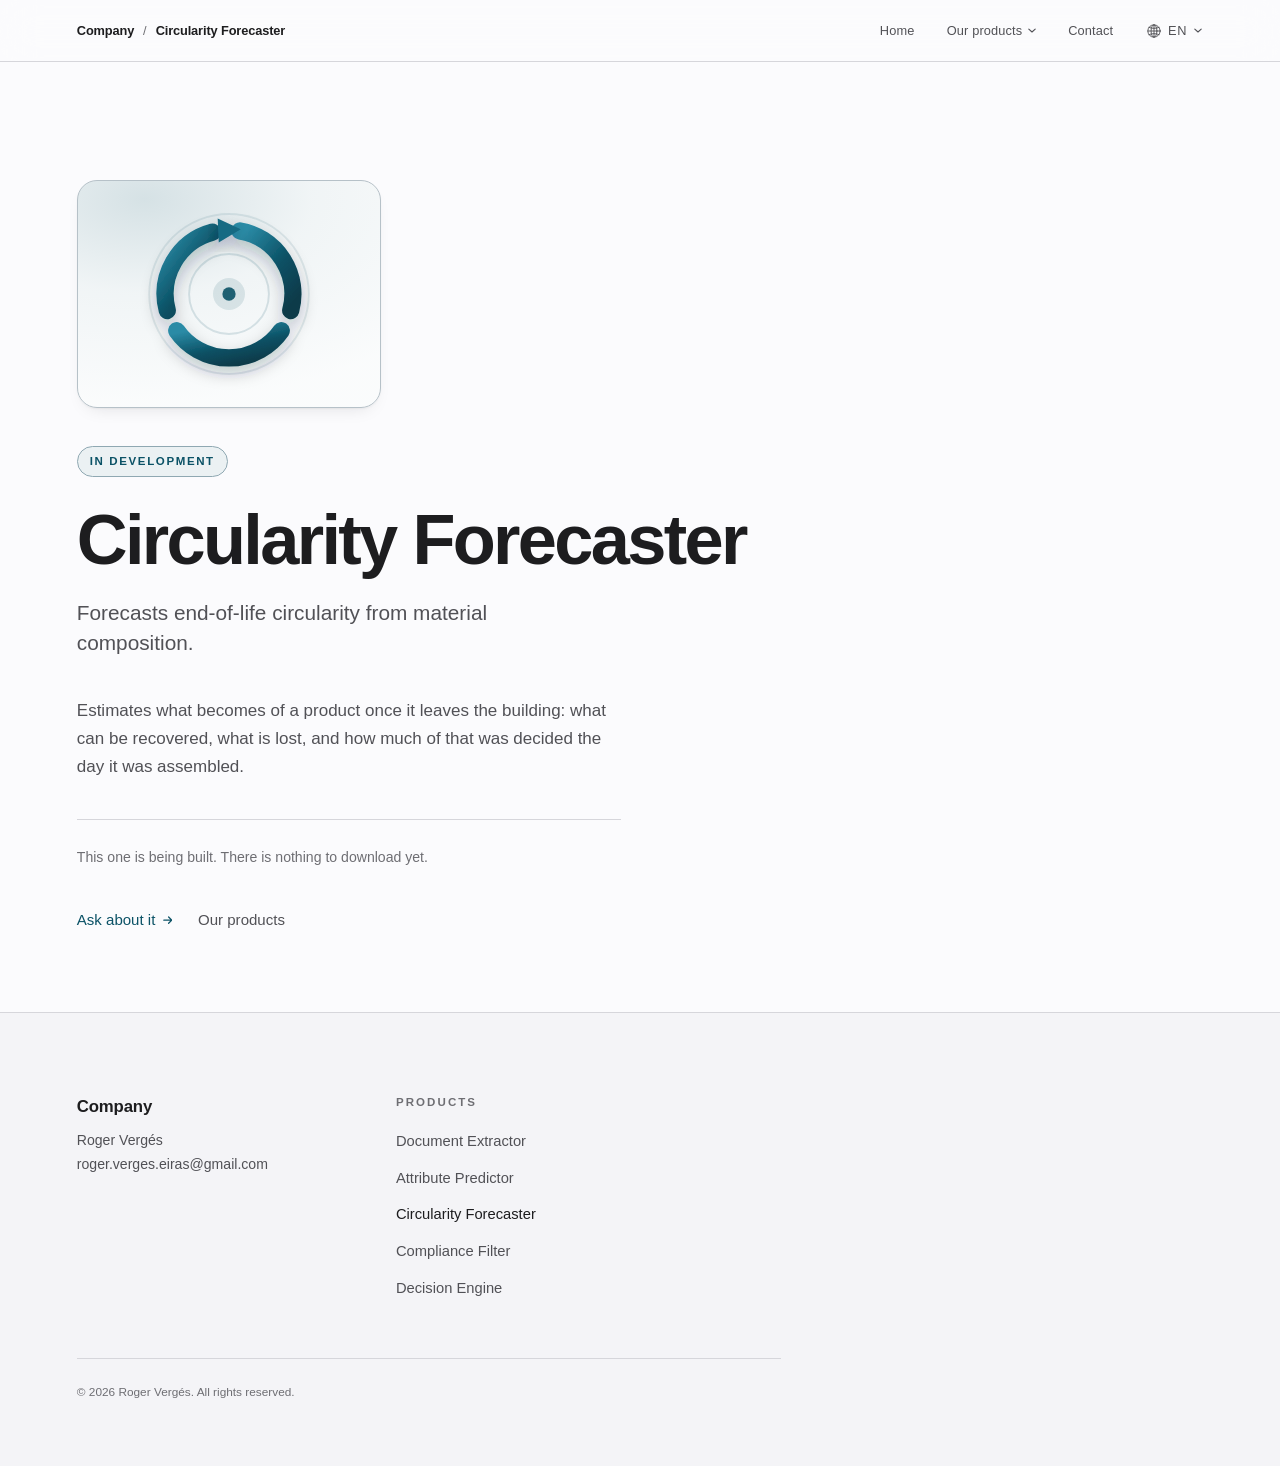
==== circularity/index.html @ ede5b374 "website expansion" ====
<!DOCTYPE html>
<html lang="en">
<head>
<meta charset="utf-8">
<meta name="viewport" content="width=device-width, initial-scale=1">
<title>Circularity Forecaster</title>
<meta name="description" content="Forecasts end-of-life circularity from material composition.">
<meta name="color-scheme" content="light">
<meta name="theme-color" content="#fbfbfd">
<link rel="canonical" href="https://eirasroger.github.io/attribute-predictor/circularity/">

<!-- crawlers do not run JS, so these stay English -->
<meta property="og:type" content="website">
<meta property="og:site_name" content="Company">
<meta property="og:url" content="https://eirasroger.github.io/attribute-predictor/circularity/">
<meta property="og:title" content="Circularity Forecaster">
<meta property="og:description" content="Forecasts end-of-life circularity from material composition.">
<meta property="og:locale" content="en">
<meta name="twitter:card" content="summary">

<link rel="icon" type="image/png" href="../assets/favicon.png">
<link rel="apple-touch-icon" href="../assets/logo.png">
<script src="../js/boot.js"></script>
<link rel="stylesheet" href="../css/base.css">
<link rel="stylesheet" href="../css/product.css">
</head>
<body data-base="../" data-page="circularity" data-tint="circularity">

<header class="topbar" id="topbar"></header>

<main>
  <section class="stub">
    <div class="stub-art">
      <img class="stub-mark" id="p-mark" src="../assets/marks/circularity.svg"
           alt="" width="200" height="150">
    </div>

    <p class="stub-status" data-i18n="status.soon">In development</p>

    <h1 class="stub-name" id="p-name">Circularity Forecaster</h1>
    <p class="stub-tag" id="p-tag">Forecasts end-of-life circularity from material composition.</p>
    <p class="stub-body" id="p-body">Estimates what becomes of a product once it leaves the building: what can be recovered, what is lost, and how much of that was decided the day it was assembled.</p>

    <p class="stub-note" data-i18n="status.note">
      This one is being built. There is nothing to download yet.
    </p>

    <div class="stub-links">
      <a class="stub-link" href="mailto:roger.verges.eiras@gmail.com?subject=Circularity%20Forecaster">
        <span data-i18n="status.ask">Ask about it</span>
        <svg viewBox="0 0 12 10" fill="none" stroke="currentColor"
             stroke-width="1.5" stroke-linecap="round" stroke-linejoin="round"
             aria-hidden="true" focusable="false"><path d="M1 5h9M6.8 1.2 10.6 5l-3.8 3.8"/></svg>
      </a>
      <a class="stub-link stub-link-quiet" href="../#products"
         data-i18n="nav.products">Products</a>
    </div>
  </section>
</main>

<footer id="sitefooter"></footer>

<script src="../js/i18n.js"></script>
<script src="../js/products.js"></script>
<script src="../js/shell.js"></script>
<script src="../js/product.js"></script>
</body>
</html>
---- css/base.css ----
/* ===========================================================================
   Shared shell. Structure only: every page sets its own --ground / --ink /
   --accent before this is used. No build step; served as-is.
   =========================================================================== */

:root {
  --ease: cubic-bezier(0.16, 0.84, 0.28, 1);
  --slow: 1.1s;

  --pad: clamp(1.5rem, 6vw, 8rem);
  --measure: 34rem;
}

/* --- product tints -------------------------------------------------------- */

/* Identity only, never the sole carrier of meaning: every card names itself.
   assets/marks/*.svg bake the same values; change one, change both. */
[data-tint="extractor"]   { --pc: #c98226; --pi: #8f5a12; }
[data-tint="predictor"]   { --pc: #3d9468; --pi: #26714b; }
[data-tint="circularity"] { --pc: #0b5266; --pi: #0b5266; }
[data-tint="compliance"]  { --pc: #6b7ad8; --pi: #4453ad; }
[data-tint="recommender"] { --pc: #a8506e; --pi: #93445f; }

*, *::before, *::after { box-sizing: border-box; }

html {
  background: var(--ground);
  -webkit-text-size-adjust: 100%;
}

body {
  margin: 0;
  background: var(--ground);
  color: var(--ink);
  font-family: -apple-system, BlinkMacSystemFont, "Segoe UI", Inter, Roboto,
               Helvetica, Arial, sans-serif;
  font-size: 17px;
  line-height: 1.65;
  -webkit-font-smoothing: antialiased;
  overflow-x: hidden;
}

.sr-only {
  position: absolute; width: 1px; height: 1px;
  padding: 0; margin: -1px; overflow: hidden;
  clip: rect(0 0 0 0); white-space: nowrap; border: 0;
}

em { font-style: normal; color: var(--accent); }
a  { color: var(--accent); text-decoration: none; }
a:hover { text-decoration: underline; }

/* --- top bar -------------------------------------------------------------- */

/* Always present; only its ground fades in on scroll. */
.topbar {
  position: fixed; inset: 0 0 auto 0; z-index: 40;
  display: flex; align-items: center; gap: 0.9rem;
  padding: 1rem var(--pad);
  font-size: 0.8rem; letter-spacing: 0.02em;
  background-color: transparent;
  border-bottom: 1px solid transparent;
  transition: background-color 0.6s var(--ease), border-color 0.6s var(--ease),
              backdrop-filter 0.6s var(--ease);
}
.topbar.visible,
.topbar.nav-open {
  background-color: color-mix(in srgb, var(--ground) 78%, transparent);
  backdrop-filter: blur(18px);
  border-bottom-color: var(--line);
}

.topbar-id {
  display: flex; align-items: center; gap: 0.9rem;
  min-width: 0;
  opacity: 0; transform: translateY(-100%);
  transition: opacity 0.6s var(--ease), transform 0.6s var(--ease);
}
.topbar.visible .topbar-id { opacity: 1; transform: none; }

.topbar-mark { width: 1.35rem; height: auto; display: block; }
.wordmark {
  font-weight: 600; letter-spacing: -0.01em; margin-right: 0.2rem;
  white-space: nowrap;
}
.topbar-home {
  color: var(--ink); text-decoration: none;
  font-weight: 600; letter-spacing: -0.01em; white-space: nowrap;
  transition: color 0.3s var(--ease);
}
.topbar-home:hover { color: var(--accent); text-decoration: none; }
.topbar-sep { color: var(--ink-faint); margin: 0 -0.35rem; }
.topbar-tag { color: var(--ink-faint); white-space: nowrap; }
@media (max-width: 52rem) { .topbar-tag { display: none; } }
/* the product name earns the room here; home is still in the nav and footer */
@media (max-width: 34rem) { .topbar-home, .topbar-sep { display: none; } }

/* --- nav ------------------------------------------------------------------ */

.nav { margin-left: auto; }

.nav-items {
  display: flex; align-items: center;
  gap: clamp(1.1rem, 2.4vw, 2rem);
}

.nav-link {
  color: var(--ink-dim); text-decoration: none;
  letter-spacing: 0.01em; white-space: nowrap;
  transition: color 0.3s var(--ease);
}
.nav-link:hover, .nav-link:focus-visible { color: var(--ink); text-decoration: none; }

.nav-toggle {
  display: none;
  padding: 0.35rem; margin: -0.35rem;
  border: 0; background: none; color: var(--ink-dim); cursor: pointer;
}
.nav-bars { display: block; width: 1.1rem; }
.nav-bars i {
  display: block; height: 1.5px; background: currentColor;
  transition: transform 0.32s var(--ease), opacity 0.32s var(--ease);
}
.nav-bars i + i { margin-top: 4px; }
[aria-expanded="true"] .nav-bars i:nth-child(1) { transform: translateY(5.5px) rotate(45deg); }
[aria-expanded="true"] .nav-bars i:nth-child(2) { opacity: 0; }
[aria-expanded="true"] .nav-bars i:nth-child(3) { transform: translateY(-5.5px) rotate(-45deg); }

/* --- products menu -------------------------------------------------------- */

.drop { position: relative; }

.drop-btn {
  display: flex; align-items: center; gap: 0.35rem;
  padding: 0.25rem 0.1rem; border: 0; background: none;
  color: var(--ink-dim); cursor: pointer;
  font: inherit; letter-spacing: 0.01em; white-space: nowrap;
  transition: color 0.3s var(--ease);
}
.drop-btn:hover, .drop-btn[aria-expanded="true"] { color: var(--ink); }

.drop-panel {
  position: absolute; top: calc(100% + 0.75rem); right: 0; z-index: 5;
  width: 25rem; max-width: calc(100vw - 2rem);
  padding: 0.4rem;
  background: color-mix(in srgb, var(--ground) 94%, var(--ink));
  border: 1px solid var(--line);
  border-radius: 0.9rem;
  backdrop-filter: blur(18px);
  box-shadow: 0 1.4rem 3rem -1rem rgba(0, 0, 0, 0.2);

  display: none; opacity: 0; pointer-events: none;
  transform: translateY(-0.4rem) scale(0.985); transform-origin: top right;
  /* display in the transition is what lets it fade out instead of vanishing */
  transition: opacity 0.19s var(--ease), transform 0.26s var(--ease),
              display 0.26s allow-discrete;
}
.drop[data-open="true"] .drop-panel {
  display: block; opacity: 1; transform: none; pointer-events: auto;
}
@starting-style {
  .drop[data-open="true"] .drop-panel {
    opacity: 0; transform: translateY(-0.4rem) scale(0.985);
  }
}

.drop-panel ul { list-style: none; margin: 0; padding: 0; }

.drop-item {
  display: grid; grid-template-columns: auto minmax(0, 1fr);
  align-items: center; gap: 0.85rem;
  padding: 0.6rem; border-radius: 0.6rem;
  color: inherit; text-decoration: none;
  transition: background-color 0.25s var(--ease);
}
.drop-item:hover, .drop-item:focus-visible {
  text-decoration: none;
  background-color: color-mix(in srgb, var(--pc) 11%, transparent);
}
.drop-item:focus-visible { outline: 2px solid var(--pi); outline-offset: -2px; }

.drop-art {
  width: 4.5rem; aspect-ratio: 4 / 3;
  display: grid; place-items: center;
  border-radius: 0.5rem;
  border: 1px solid color-mix(in srgb, var(--pc) 20%, var(--line));
  background: color-mix(in srgb, var(--pc) 10%, var(--ground));
}
.drop-art img { width: 84%; height: auto; display: block; }

.drop-name {
  display: block;
  font-size: 0.88rem; font-weight: 600; letter-spacing: -0.01em;
  color: var(--ink);
}
.drop-tag {
  display: block; margin-top: 0.12rem;
  font-size: 0.76rem; line-height: 1.4; color: var(--ink-faint);
}
.drop-item[aria-current="page"] .drop-name { color: var(--pi); }

.drop-all {
  display: flex; align-items: center; gap: 0.45rem;
  margin-top: 0.35rem; padding: 0.75rem 0.6rem 0.5rem;
  border-top: 1px solid var(--line);
  font-size: 0.8rem; font-weight: 500; color: var(--ink-dim);
}
.drop-all:hover { color: var(--ink); text-decoration: none; }
.drop-all svg { width: 0.6rem; height: auto; }

/* --- language menu -------------------------------------------------------- */

.lang { position: relative; }

.lang-btn {
  display: flex; align-items: center; gap: 0.4rem;
  padding: 0.25rem 0.1rem; border: 0; background: none;
  color: var(--ink-dim); cursor: pointer;
  font: inherit; letter-spacing: 0.06em;
  transition: color 0.3s var(--ease);
}
.lang-btn:hover, .lang-btn[aria-expanded="true"] { color: var(--ink); }
.globe { width: 1rem; height: 1rem; display: block; }
.lang-code { font-weight: 500; }
.caret {
  width: 0.5rem; height: auto; display: block;
  transition: transform 0.3s var(--ease);
}
[aria-expanded="true"] .caret { transform: rotate(180deg); }

.lang-list {
  position: absolute; top: calc(100% + 0.6rem); right: 0; z-index: 5;
  list-style: none; margin: 0; padding: 0.35rem;
  min-width: 9.5rem;
  background: color-mix(in srgb, var(--ground) 94%, var(--ink));
  border: 1px solid var(--line);
  backdrop-filter: blur(18px);

  display: none; opacity: 0; pointer-events: none;
  transform: translateY(-0.35rem) scale(0.985); transform-origin: top right;
  transition: opacity 0.19s var(--ease), transform 0.26s var(--ease),
              display 0.26s allow-discrete;
}
.lang[data-open="true"] .lang-list {
  display: block; opacity: 1; transform: none; pointer-events: auto;
}
@starting-style {
  .lang[data-open="true"] .lang-list {
    opacity: 0; transform: translateY(-0.35rem) scale(0.985);
  }
}

.lang-opt {
  display: flex; align-items: center; gap: 0.6rem;
  width: 100%; padding: 0.5rem 0.6rem;
  border: 0; background: none; cursor: pointer;
  font: inherit; color: var(--ink-dim); text-align: left;
  white-space: nowrap;
  transition: color 0.25s var(--ease), background-color 0.25s var(--ease);
}
.lang-opt img {
  /* the fixed box is what evens two differently sized flags */
  width: 1.15rem; height: 1.15rem; display: block; border-radius: 50%;
  filter: grayscale(1); opacity: 0.5;
  transition: filter 0.25s var(--ease), opacity 0.25s var(--ease);
}
.lang-opt:hover, .lang-opt:focus-visible {
  color: var(--ink);
  background-color: color-mix(in srgb, var(--ink) 7%, transparent);
}
.lang-opt:hover img, .lang-opt:focus-visible img { filter: none; opacity: 1; }

.lang-opt[aria-current="true"] { color: var(--accent); }
.lang-opt[aria-current="true"] img { filter: none; opacity: 1; }

.nav-toggle:focus-visible,
.lang-btn:focus-visible,
.lang-opt:focus-visible,
.drop-btn:focus-visible,
.drop-all:focus-visible,
.nav-link:focus-visible {
  outline: 2px solid var(--accent); outline-offset: 3px;
}

@media (max-width: 44rem) {
  .nav-toggle { display: block; }

  /* a drop inside a drop is two taps to do one thing: the list sits open */
  .drop-btn { display: none; }
  .drop { padding-bottom: 0.5rem; border-bottom: 1px solid var(--line); }
  /* both selectors: the [data-open] rule above outranks a bare .drop-panel */
  .drop-panel,
  .drop[data-open="true"] .drop-panel {
    position: static; display: block;
    opacity: 1; transform: none; transition: none; pointer-events: auto;
    width: auto; max-width: none; padding: 0;
    background: none; border: 0; border-radius: 0;
    backdrop-filter: none; box-shadow: none;
  }
  .drop-tag { display: none; }
  .drop-art { width: 2.4rem; }
  .drop-item { padding: 0.5rem 0; gap: 0.7rem; }
  .drop-item:hover, .drop-item:focus-visible { background-color: transparent; }
  .drop-all { padding-left: 0; padding-right: 0; }

  .nav-items {
    position: absolute; top: 100%; right: 0; left: 0;
    flex-direction: column; align-items: stretch;
    gap: 0;
    padding: 0.5rem var(--pad) 1.1rem;
    background-color: color-mix(in srgb, var(--ground) 94%, var(--ink));
    border-bottom: 1px solid var(--line);
    backdrop-filter: blur(18px);

    display: none; opacity: 0; transform: translateY(-0.5rem);
    pointer-events: none;
    transition: opacity 0.2s var(--ease), transform 0.28s var(--ease),
                display 0.28s allow-discrete;
  }
  .nav[data-open="true"] .nav-items {
    display: flex; opacity: 1; transform: none; pointer-events: auto;
  }
  @starting-style {
    .nav[data-open="true"] .nav-items {
      opacity: 0; transform: translateY(-0.5rem);
    }
  }

  .nav-link { padding: 0.75rem 0; font-size: 0.95rem; }
  .lang-btn { display: none; }

  .lang { border-top: 1px solid var(--line); margin-top: 0.4rem; padding-top: 0.6rem; }
  /* both selectors: the [data-open] rule above outranks a bare .lang-list */
  .lang-list,
  .lang[data-open="true"] .lang-list {
    position: static; display: block;
    opacity: 1; transform: none; transition: none; pointer-events: auto;
    min-width: 0; padding: 0;
    background: none; border: 0; backdrop-filter: none;
  }
  .lang-opt { padding: 0.6rem 0; font-size: 0.95rem; }
  .lang-opt:hover, .lang-opt:focus-visible { background-color: transparent; }
}

/* holds paint until i18n.js has swapped the strings */
.i18n-pending body { visibility: hidden; }

/* --- shared type ---------------------------------------------------------- */

.display {
  margin: 0;
  font-size: clamp(2.6rem, 7.6vw, 6.6rem);
  line-height: 1.02;
  letter-spacing: -0.042em;
  font-weight: 600;
}

.section-head {
  margin: 0 0 2rem;
  font-size: clamp(2rem, 5.5vw, 4rem);
  line-height: 1.04;
  letter-spacing: -0.035em;
  font-weight: 600;
}

.eyebrow {
  margin: 0 0 2rem;
  font-size: 0.8rem; letter-spacing: 0.22em; text-transform: uppercase;
  color: var(--accent);
}

.lede {
  max-width: var(--measure);
  margin: 2.5rem 0 0;
  font-size: clamp(1.05rem, 2vw, 1.35rem);
  color: var(--ink-dim);
}

.dim   { color: var(--ink-faint); }
.small { font-size: 0.92rem; color: var(--ink-faint); }

/* --- statement sections --------------------------------------------------- */

.statement {
  min-height: 88svh;
  display: flex; align-items: center;
  padding: 6rem var(--pad);
}
.statement p {
  margin: 0; max-width: 26em;
  font-size: clamp(1.9rem, 5vw, 3.6rem);
  line-height: 1.14; letter-spacing: -0.035em; font-weight: 600;
}
.statement-close { min-height: 70svh; }

/* --- paired sections ------------------------------------------------------ */

@media (min-width: 64rem) {
  .duo {
    display: grid;
    grid-template-columns: repeat(2, minmax(0, 1fr));
    align-items: start;
  }
  /* the second column has the first one's gutter to its left already */
  .duo > .prose + .prose { padding-left: 0; }
}

/* --- prose sections ------------------------------------------------------- */

.prose {
  padding: 9rem var(--pad);
  max-width: calc(var(--measure) + var(--pad) * 2);
}
.prose p { margin: 0 0 1.6rem; color: var(--ink-dim); }
.prose p:last-child { margin-bottom: 0; }

/* --- reveal animation ----------------------------------------------------- */

@media (prefers-reduced-motion: no-preference) {
  .reveal { opacity: 0; transform: translateY(2.2rem); }
  .reveal.in {
    opacity: 1; transform: none;
    transition: opacity var(--slow) var(--ease),
                transform var(--slow) var(--ease);
  }
  /* native scroll-driven path, where supported */
  @supports (animation-timeline: view()) {
    .reveal {
      opacity: 0; transform: translateY(2.2rem);
      animation: reveal linear both;
      animation-timeline: view();
      animation-range: entry 5% cover 26%;
    }
    .reveal.in { transition: none; }
  }
}
@keyframes reveal {
  to { opacity: 1; transform: none; }
}

/* --- footer --------------------------------------------------------------- */

.footer {
  border-top: 1px solid var(--line);
  padding: 5rem var(--pad) 4rem;
  background: var(--ground-up);
}
.footer-inner { max-width: 66rem; }

.footer-cols {
  display: flex; flex-wrap: wrap;
  gap: 2.5rem clamp(3rem, 10vw, 9rem);
  margin-bottom: 3.5rem;
}

.footer-home {
  display: inline-block;
  color: var(--ink); text-decoration: none;
  font-weight: 600; font-size: 1.05rem; letter-spacing: -0.01em;
  transition: color 0.3s var(--ease);
}
.footer-home:hover { color: var(--accent); text-decoration: none; }
.footer-contact { margin: 0.5rem 0 0; color: var(--ink-dim); font-size: 0.88rem; }
.footer-contact a { color: var(--ink-dim); }
.footer-contact a:hover { color: var(--accent); }

.footer-col-head {
  margin: 0 0 0.9rem;
  font-size: 0.72rem; font-weight: 600;
  letter-spacing: 0.18em; text-transform: uppercase;
  color: var(--ink-faint);
}
.footer-col ul { list-style: none; margin: 0; padding: 0; }
.footer-col li + li { margin-top: 0.55rem; }
.footer-col a {
  color: var(--ink-dim); font-size: 0.92rem;
  transition: color 0.3s var(--ease);
}
.footer-col a:hover { color: var(--ink); text-decoration: none; }
.footer-col a[aria-current="page"] { color: var(--ink); }

.footer-note {
  margin: 0 0 1.6rem; max-width: 44rem;
  font-size: 0.78rem; line-height: 1.7; color: var(--ink-faint);
}
.footer-legal {
  margin: 0; padding-top: 1.4rem; max-width: 44rem;
  border-top: 1px solid var(--line);
  font-size: 0.74rem; line-height: 1.7; color: var(--ink-faint);
}

/* --- reduced motion ------------------------------------------------------- */

@media (prefers-reduced-motion: reduce) {
  .topbar-id { opacity: 1; transform: none; }
  .topbar    { border-bottom-color: var(--line); }
  .reveal    { opacity: 1; transform: none; animation: none; }
  * { animation-duration: 0.001ms !important; transition-duration: 0.001ms !important; }
}
---- css/product.css ----
/* ===========================================================================
   A product page that has no product yet. Light ground; the accent comes from
   the [data-tint] block in css/base.css. Loads after css/base.css.
   =========================================================================== */

:root {
  --ground:      #fbfbfd;
  --ground-up:   #f4f4f7;
  --surface:     #ffffff;
  --ink:         #1d1d1f;
  --ink-dim:     #515156;
  --ink-faint:   #6e6e73;
  --line:        #d6d6db;
}

body {
  --accent:     var(--pi);
  --accent-dim: var(--pi);
}

.stub {
  min-height: 82svh;
  display: flex; flex-direction: column; justify-content: center;
  padding: clamp(8rem, 20vh, 13rem) var(--pad) 5rem;
  max-width: calc(46rem + var(--pad) * 2);
}

/* the same panel the hub card gives it */
.stub-art {
  width: clamp(13rem, 32vw, 19rem);
  aspect-ratio: 4 / 3;
  display: grid; place-items: center;
  margin-bottom: 2.4rem;
  border: 1px solid color-mix(in srgb, var(--pc) 16%, var(--line));
  border-radius: 1.25rem;
  background:
    radial-gradient(120% 90% at 22% 8%,
      color-mix(in srgb, var(--pc) 17%, var(--surface)) 0%,
      color-mix(in srgb, var(--pc) 6%, var(--surface)) 46%,
      color-mix(in srgb, var(--pc) 2%, var(--surface)) 100%);
  box-shadow: 0 1px 2px rgba(20, 20, 26, 0.04),
              0 8px 20px -12px rgba(20, 20, 26, 0.18);
}
.stub-mark { width: 88%; height: auto; display: block; }

.stub-status {
  display: inline-flex; align-self: flex-start; align-items: center;
  gap: 0.5rem;
  margin: 0 0 1.6rem; padding: 0.3rem 0.75rem;
  border: 1px solid color-mix(in srgb, var(--pc) 35%, var(--line));
  border-radius: 2rem;
  background: color-mix(in srgb, var(--pc) 8%, var(--surface));
  font-size: 0.72rem; font-weight: 600;
  letter-spacing: 0.14em; text-transform: uppercase;
  color: var(--pi);
}

.stub-name {
  margin: 0;
  font-size: clamp(2.4rem, 6.4vw, 4.4rem);
  line-height: 1.04; letter-spacing: -0.038em; font-weight: 600;
}

.stub-tag {
  margin: 1.4rem 0 0; max-width: 30rem;
  font-size: clamp(1.05rem, 2vw, 1.3rem); line-height: 1.45;
  color: var(--ink-dim);
}

.stub-body {
  margin: 2.4rem 0 0; max-width: 34rem;
  color: var(--ink-dim);
}

.stub-note {
  margin: 2.4rem 0 0; padding-top: 1.6rem; max-width: 34rem;
  border-top: 1px solid var(--line);
  font-size: 0.88rem; color: var(--ink-faint);
}

.stub-links {
  display: flex; flex-wrap: wrap; gap: 0.8rem 1.6rem;
  margin-top: 2.4rem;
}
.stub-link {
  display: inline-flex; align-items: center; gap: 0.45rem;
  font-size: 0.94rem; font-weight: 500;
}
.stub-link svg { width: 0.62rem; height: auto; }
.stub-link-quiet { color: var(--ink-dim); }
.stub-link-quiet:hover { color: var(--ink); }
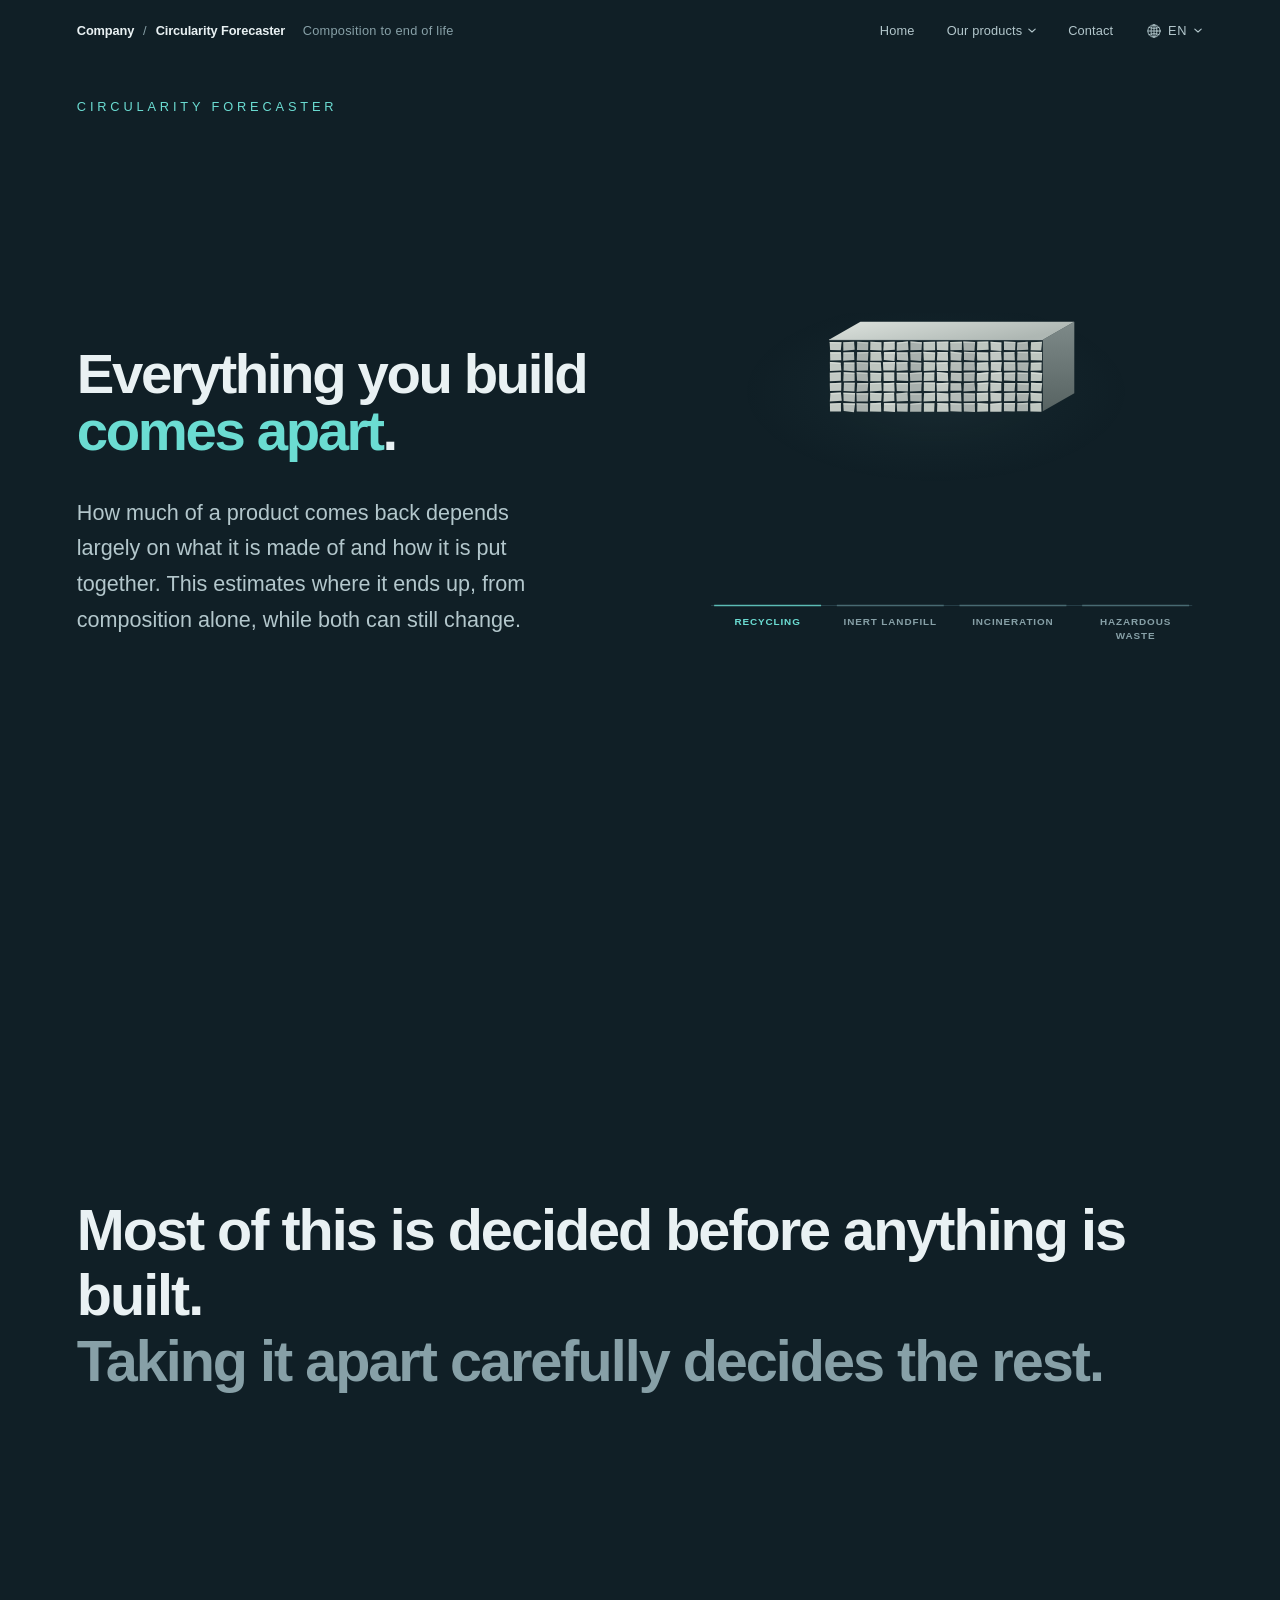
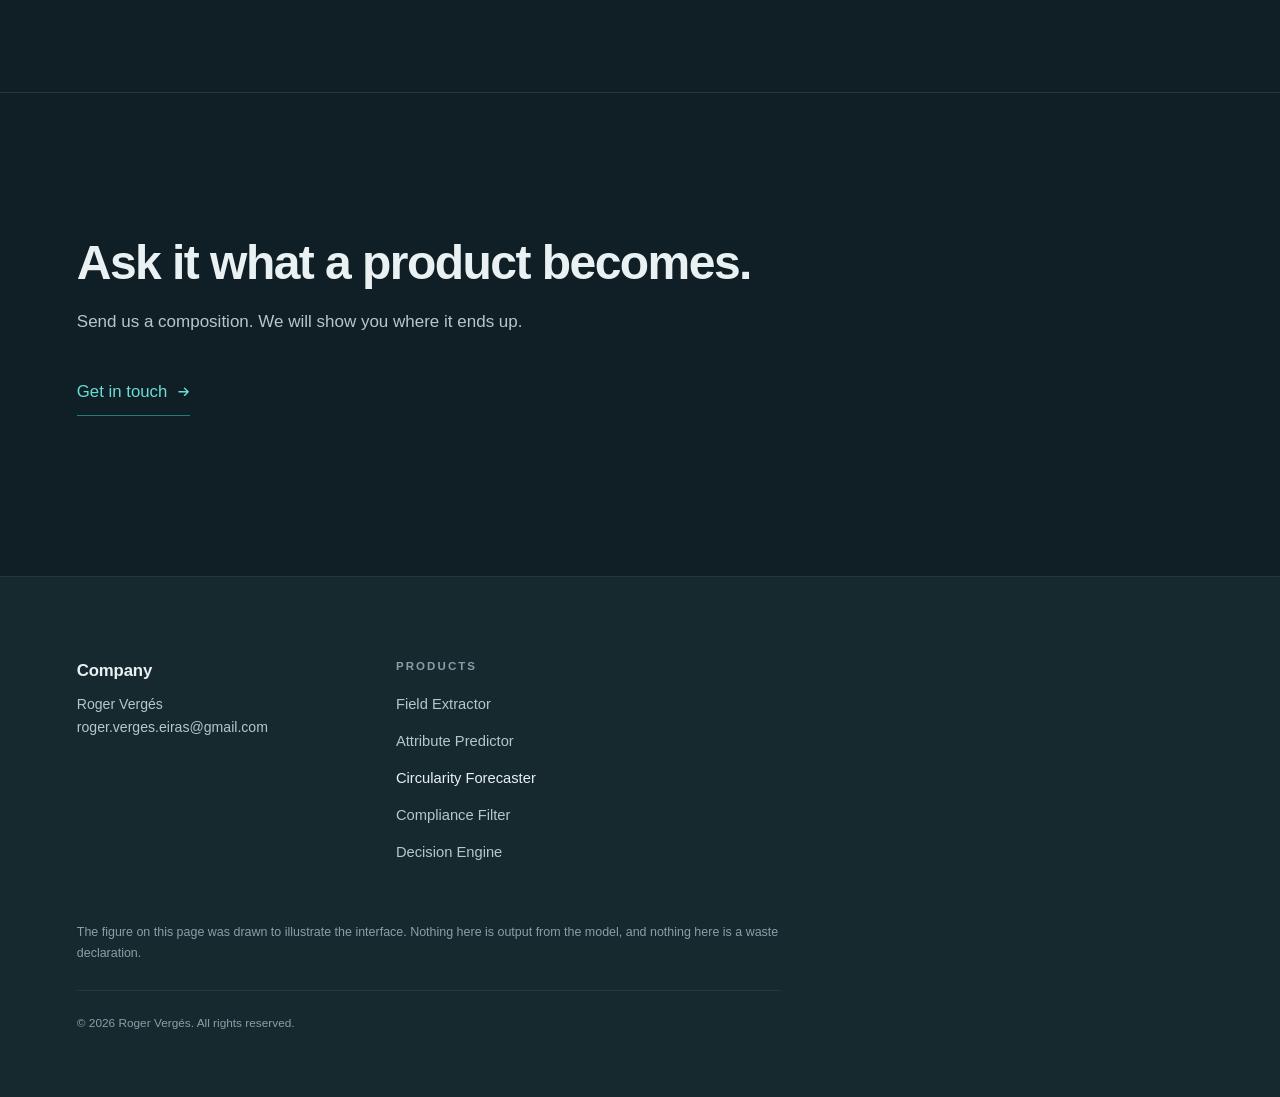
==== commit 8a3881c8: "end of life page added" ====
--- a/circularity/index.html
+++ b/circularity/index.html
@@ -3,18 +3,20 @@
 <head>
 <meta charset="utf-8">
 <meta name="viewport" content="width=device-width, initial-scale=1">
-<title>Circularity Forecaster</title>
-<meta name="description" content="Forecasts end-of-life circularity from material composition.">
-<meta name="color-scheme" content="light">
-<meta name="theme-color" content="#fbfbfd">
+<title>Circularity Forecaster: what a product becomes at the end of its life</title>
+<meta name="description" data-i18n-attr="content:meta.description"
+      content="How much of a product comes back depends largely on what it is made of and how it is put together. This estimates where it ends up, from composition alone, while both can still change.">
+<meta name="color-scheme" content="dark">
+<meta name="theme-color" content="#101f26">
 <link rel="canonical" href="https://eirasroger.github.io/attribute-predictor/circularity/">
 
 <!-- crawlers do not run JS, so these stay English -->
 <meta property="og:type" content="website">
 <meta property="og:site_name" content="Company">
 <meta property="og:url" content="https://eirasroger.github.io/attribute-predictor/circularity/">
-<meta property="og:title" content="Circularity Forecaster">
-<meta property="og:description" content="Forecasts end-of-life circularity from material composition.">
+<meta property="og:title" content="Circularity Forecaster: everything you build comes apart">
+<meta property="og:description"
+      content="How much of a product comes back depends largely on what it is made of and how it is put together. This estimates where it ends up, from composition alone, while both can still change.">
 <meta property="og:locale" content="en">
 <meta name="twitter:card" content="summary">
 
@@ -22,47 +24,74 @@
 <link rel="apple-touch-icon" href="../assets/logo.png">
 <script src="../js/boot.js"></script>
 <link rel="stylesheet" href="../css/base.css">
-<link rel="stylesheet" href="../css/product.css">
+<link rel="stylesheet" href="../css/circularity.css">
 </head>
-<body data-base="../" data-page="circularity" data-tint="circularity">
+<body data-base="../" data-page="circularity" data-tint="circularity"
+      data-tag="topbar.tag" data-note="footer.note" data-topbar-hold="hero">
 
 <header class="topbar" id="topbar"></header>
 
 <main>
-  <section class="stub">
-    <div class="stub-art">
-      <img class="stub-mark" id="p-mark" src="../assets/marks/circularity.svg"
-           alt="" width="200" height="150">
+
+  <!-- 1 ▸ hero: one mass, four destinations -------------------------------- -->
+  <section class="hero" id="hero">
+    <div class="hero-mast hero-fade">
+      <p class="eyebrow">Circularity Forecaster</p>
     </div>
 
-    <p class="stub-status" data-i18n="status.soon">In development</p>
+    <div class="hero-inner">
+      <h1 class="display" data-i18n-html="hero.head">
+        Everything you build<br><span class="accent">comes apart</span>.
+      </h1>
+      <p class="lede hero-fade hero-fade-2" data-i18n="hero.lede">
+        How much of a product comes back depends largely on what it is made of
+        and how it is put together. This estimates where it ends up, from
+        composition alone, while both can still change.
+      </p>
+    </div>
 
-    <h1 class="stub-name" id="p-name">Circularity Forecaster</h1>
-    <p class="stub-tag" id="p-tag">Forecasts end-of-life circularity from material composition.</p>
-    <p class="stub-body" id="p-body">Estimates what becomes of a product once it leaves the building: what can be recovered, what is lost, and how much of that was decided the day it was assembled.</p>
+    <div class="hero-side hero-fade hero-fade-3">
+      <div class="cy-holder">
+        <div class="cy">
+          <svg class="cy-svg" id="cy-svg" focusable="false" aria-hidden="true"></svg>
+          <div class="cy-labs" id="cy-labs"></div>
+        </div>
+      </div>
+    </div>
+  </section>
 
-    <p class="stub-note" data-i18n="status.note">
-      This one is being built. There is nothing to download yet.
+  <!-- 2 ▸ the honest line --------------------------------------------------- -->
+  <section class="statement">
+    <p class="reveal" data-i18n-html="close.statement">
+      Most of this is decided before anything is built.<br>
+      <span class="dim">Taking it apart carefully decides the rest.</span>
     </p>
+  </section>
 
-    <div class="stub-links">
-      <a class="stub-link" href="mailto:roger.verges.eiras@gmail.com?subject=Circularity%20Forecaster">
-        <span data-i18n="status.ask">Ask about it</span>
+  <!-- 3 ▸ call to action ---------------------------------------------------- -->
+  <section class="cta">
+    <div class="cta-inner reveal">
+      <h2 class="cta-head" data-i18n="cta.head">Ask it what a product becomes.</h2>
+      <p class="cta-body" data-i18n="cta.body">
+        Send us a composition. We will show you where it ends up.
+      </p>
+      <a class="cta-btn" href="mailto:roger.verges.eiras@gmail.com?subject=Circularity%20Forecaster">
+        <span data-i18n="cta.btn">Get in touch</span>
         <svg viewBox="0 0 12 10" fill="none" stroke="currentColor"
              stroke-width="1.5" stroke-linecap="round" stroke-linejoin="round"
              aria-hidden="true" focusable="false"><path d="M1 5h9M6.8 1.2 10.6 5l-3.8 3.8"/></svg>
       </a>
-      <a class="stub-link stub-link-quiet" href="../#products"
-         data-i18n="nav.products">Products</a>
     </div>
   </section>
+
 </main>
 
 <footer id="sitefooter"></footer>
 
 <script src="../js/i18n.js"></script>
+<script src="../js/copy.circularity.js"></script>
 <script src="../js/products.js"></script>
 <script src="../js/shell.js"></script>
-<script src="../js/product.js"></script>
+<script src="../js/circular.js"></script>
 </body>
 </html>
--- a/css/base.css
+++ b/css/base.css
@@ -1,6 +1,6 @@
 /* ===========================================================================
-   Shared shell. Structure only: every page sets its own --ground / --ink /
-   --accent before this is used. No build step; served as-is.
+   Structure only, no colour: every page sets its own --ground, --ink and
+   --accent before this is used.
    =========================================================================== */
 
 :root {
@@ -13,8 +13,9 @@
 
 /* --- product tints -------------------------------------------------------- */
 
-/* Identity only, never the sole carrier of meaning: every card names itself.
-   assets/marks/*.svg bake the same values; change one, change both. */
+/* validated for normal vision only, and safe because a tint never carries
+   meaning alone. assets/marks/*.svg bake the same values; change one,
+   change both. */
 [data-tint="extractor"]   { --pc: #c98226; --pi: #8f5a12; }
 [data-tint="predictor"]   { --pc: #3d9468; --pi: #26714b; }
 [data-tint="circularity"] { --pc: #0b5266; --pi: #0b5266; }
@@ -52,7 +53,6 @@
 
 /* --- top bar -------------------------------------------------------------- */
 
-/* Always present; only its ground fades in on scroll. */
 .topbar {
   position: fixed; inset: 0 0 auto 0; z-index: 40;
   display: flex; align-items: center; gap: 0.9rem;
@@ -92,7 +92,7 @@
 .topbar-sep { color: var(--ink-faint); margin: 0 -0.35rem; }
 .topbar-tag { color: var(--ink-faint); white-space: nowrap; }
 @media (max-width: 52rem) { .topbar-tag { display: none; } }
-/* the product name earns the room here; home is still in the nav and footer */
+/* never .wordmark here: on the hub it is the only brand in the bar */
 @media (max-width: 34rem) { .topbar-home, .topbar-sep { display: none; } }
 
 /* --- nav ------------------------------------------------------------------ */
@@ -285,7 +285,6 @@
 @media (max-width: 44rem) {
   .nav-toggle { display: block; }
 
-  /* a drop inside a drop is two taps to do one thing: the list sits open */
   .drop-btn { display: none; }
   .drop { padding-bottom: 0.5rem; border-bottom: 1px solid var(--line); }
   /* both selectors: the [data-open] rule above outranks a bare .drop-panel */
@@ -401,7 +400,6 @@
     grid-template-columns: repeat(2, minmax(0, 1fr));
     align-items: start;
   }
-  /* the second column has the first one's gutter to its left already */
   .duo > .prose + .prose { padding-left: 0; }
 }
 
@@ -423,7 +421,6 @@
     transition: opacity var(--slow) var(--ease),
                 transform var(--slow) var(--ease);
   }
-  /* native scroll-driven path, where supported */
   @supports (animation-timeline: view()) {
     .reveal {
       opacity: 0; transform: translateY(2.2rem);
--- a/css/circularity.css
+++ b/css/circularity.css
@@ -0,0 +1,142 @@
+:root {
+  --ground:      #101f26;
+  --ground-up:   #16292f;
+  --ground-in:   #0c191f;
+  --ink:         #e9f1f3;
+  --ink-dim:     #b3c7cc;
+  --ink-faint:   #87a0a7;
+  --line:        #22383f;
+  --accent:      #6bdcd2;
+  --accent-deep: #1f7f7c;
+
+  --pi: #6bdcd2;
+
+  --mono: ui-monospace, "SF Mono", "Cascadia Mono", Menlo, Consolas, monospace;
+}
+
+/* --- hero ------------------------------------------------------------------ */
+
+.hero {
+  position: relative;
+  min-height: 100svh;
+  display: flex; flex-direction: column; justify-content: center;
+  padding: 6rem var(--pad) 4rem;
+  overflow: hidden;
+}
+
+.hero-mast { margin: 0 0 2rem; }
+.hero-mast .eyebrow { margin: 0; font-size: 0.8rem; letter-spacing: 0.3em; }
+.hero-inner { max-width: 38rem; }
+.hero-inner .lede { max-width: 29rem; }
+.hero-side { margin-top: 3rem; }
+
+.hero .display .accent { color: var(--accent); }
+
+@media (min-width: 68rem) {
+  .hero {
+    display: grid;
+    grid-template-columns: minmax(0, 1fr) minmax(0, 0.9fr);
+    grid-template-rows: auto 1fr;
+    align-items: center;
+    column-gap: clamp(2rem, 5vw, 5rem);
+    row-gap: 1.2rem;
+    padding-top: 6rem; padding-bottom: 3.4rem;
+  }
+  .hero-mast { grid-column: 1 / -1; margin-bottom: 0; }
+  .hero .display { font-size: clamp(2.7rem, 4.4vw, 4.4rem); }
+  .hero .lede { margin-top: 2.2rem; }
+  .hero-side { margin-top: 0; }
+}
+
+@media (prefers-reduced-motion: no-preference) {
+  .hero-fade {
+    opacity: 0;
+    animation: fade-up 1.15s var(--ease) both;
+    animation-delay: 0.1s;
+  }
+  .hero-fade-2 { animation-delay: 0.55s; }
+  .hero-fade-3 { animation-delay: 0.8s; }
+  .hero .display { animation: fade-up 1.2s var(--ease) both; animation-delay: 0.28s; }
+}
+@keyframes fade-up {
+  from { opacity: 0; transform: translateY(1.4rem); }
+  to   { opacity: 1; transform: none; }
+}
+
+/* --- the hero figure ------------------------------------------------------- */
+
+.cy-holder { width: 100%; max-width: 36rem; margin-inline: auto; }
+
+.cy { position: relative; }
+.cy-svg { display: block; width: 100%; height: auto; }
+
+.cy-labs { position: absolute; inset: 0; pointer-events: none; }
+.cy-lab {
+  position: absolute;
+  margin: 0;
+  padding-top: 0.6rem;
+  text-align: center; text-wrap: balance;
+  font-size: 0.62rem; font-weight: 600;
+  letter-spacing: 0.09em; text-transform: uppercase; line-height: 1.35;
+  color: var(--ink-faint);
+}
+.cy-lab.is-r { color: var(--accent); }
+
+.cy-gnd  { stroke: #2c4750; stroke-width: 1; fill: none; }
+.cy-base { stroke: #486a72; stroke-width: 1.6; fill: none; }
+.cy-base.is-r { stroke: var(--accent); opacity: 0.8; }
+
+.cy-b-w { fill: #16262c; }
+.cy-b-e { stroke: #eef3ef; stroke-width: 1.1; fill: none; opacity: 0.55; }
+
+.cy-chip .ck-f { fill: var(--f); transition: fill 0.55s var(--ease); }
+.cy-chip .ck-t { fill: var(--t); opacity: var(--o); transition: fill 0.55s var(--ease); }
+
+
+.cy-chip.is-r .ck-f { fill: #6bdcd2; }
+.cy-chip.is-r .ck-t { fill: #a6ece5; }
+.cy-chip.is-i .ck-f { fill: #93a0a5; }
+.cy-chip.is-i .ck-t { fill: #bac3c6; }
+.cy-chip.is-n .ck-f { fill: #a08a70; }
+.cy-chip.is-n .ck-t { fill: #c0ad95; }
+.cy-chip.is-h .ck-f { fill: #b57784; }
+.cy-chip.is-h .ck-t { fill: #cf9aa4; }
+
+/* --- statement ------------------------------------------------------------- */
+
+.statement p { max-width: 20em; }
+
+/* --- call to action -------------------------------------------------------- */
+
+.cta {
+  padding: 9rem var(--pad) 10rem;
+  border-top: 1px solid var(--line);
+}
+.cta-inner { max-width: 46rem; }
+.cta-head {
+  margin: 0;
+  font-size: clamp(1.9rem, 4.2vw, 3rem);
+  line-height: 1.08; letter-spacing: -0.032em; font-weight: 600;
+}
+.cta-body { margin: 1.2rem 0 2.6rem; max-width: 30rem; color: var(--ink-dim); }
+
+.cta-btn {
+  display: inline-flex; align-items: center; gap: 0.7rem;
+  padding-bottom: 0.6rem;
+  border-bottom: 1px solid var(--accent-deep);
+  color: var(--accent); font-size: 1.05rem; font-weight: 500;
+  transition: border-color 0.35s var(--ease), gap 0.35s var(--ease);
+}
+.cta-btn:hover { text-decoration: none; border-bottom-color: var(--accent); gap: 1.1rem; }
+.cta-btn:focus-visible { outline: 2px solid var(--accent); outline-offset: 5px; }
+.cta-btn svg { width: 0.72rem; height: auto; }
+
+
+@media (max-width: 67.99rem) {
+  .hero { padding-top: 4.6rem; padding-bottom: 2.5rem; }
+  .hero-side { margin-top: 2rem; }
+}
+@media (max-width: 30rem) {
+  .cy-holder { max-width: 20rem; }
+  .cy-lab { font-size: 0.55rem; letter-spacing: 0.03em; }
+}
